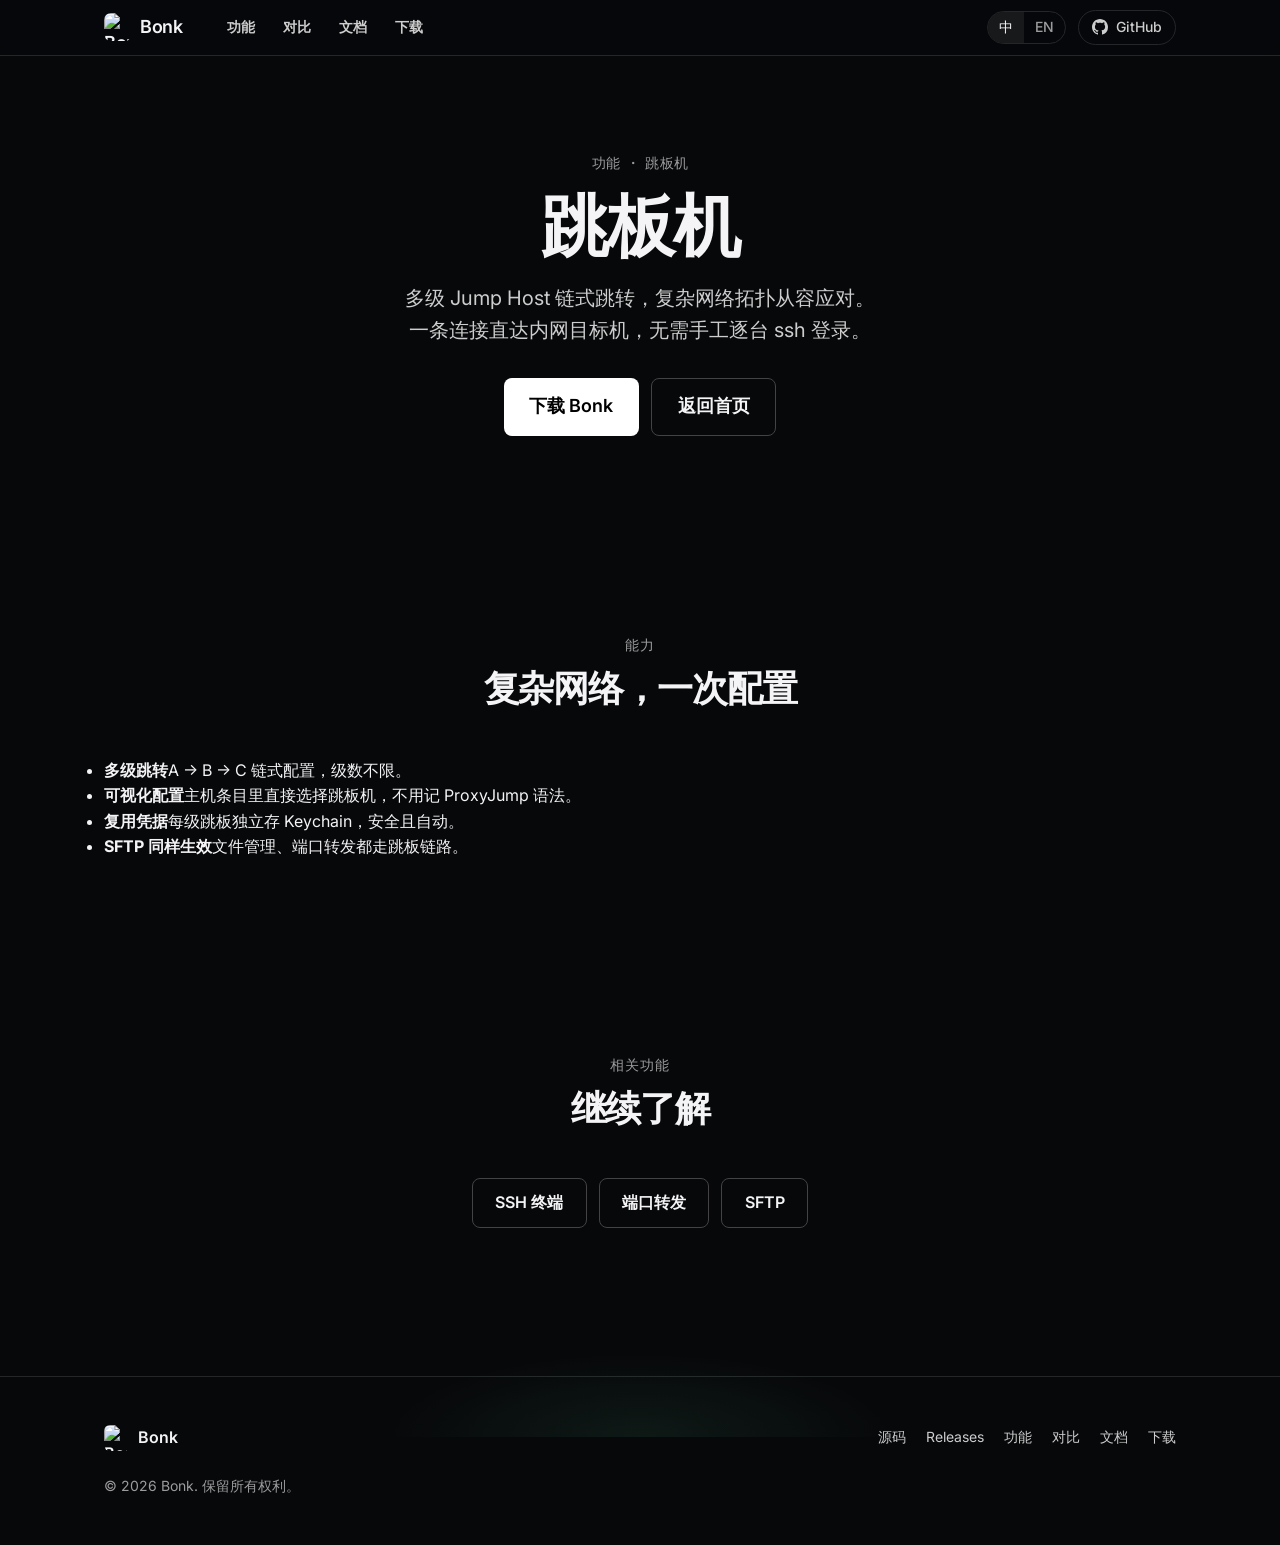
==== website/features/jump-host.html @ 19546681 "feat(website): redesign homepage + native app-window hero mock - Dark Raycast-style skin (tokens/bas" ====
<!DOCTYPE html>
<html lang="zh-CN">
<head>
  <meta charset="UTF-8" />
  <meta name="viewport" content="width=device-width, initial-scale=1, viewport-fit=cover" />
  <meta name="theme-color" content="#07080a" />
  <meta name="color-scheme" content="dark" />
  <title>跳板机 — Bonk，macOS 原生 SSH 终端多级 Jump Host 链式跳转</title>
  <meta name="description" content="Bonk 支持多级 Jump Host 链式跳转：一条连接直达内网目标机，无需手工逐台 ssh 登录。macOS 原生 SSH 客户端，免费开源。" />
  <link rel="canonical" href="https://bonk-terminal.pages.dev/features/jump-host.html" />
  <meta property="og:type" content="article" />
  <meta property="og:title" content="跳板机 — Bonk 多级 Jump Host" />
  <meta property="og:description" content="多级链式跳转，一条连接直达内网目标机。" />
  <meta property="og:image" content="../assets/img/icon-1024.png" />
  <link rel="icon" href="../assets/img/icon-64.png" type="image/png" />
  <link rel="stylesheet" href="../assets/css/tokens.css?v=2026.3.1" />
  <link rel="stylesheet" href="../assets/css/base.css?v=2026.3.1" />
  <link rel="stylesheet" href="../assets/css/components.css?v=2026.3.1" />
  <link rel="stylesheet" href="../assets/css/responsive.css?v=2026.3.1" />
  <script>
    window.BonkPageI18n = {
      zh: {
        "feat.jh.eyebrow": "功能 · 跳板机",
        "feat.jh.h1": "跳板机",
        "feat.jh.desc": "多级 Jump Host 链式跳转，复杂网络拓扑从容应对。一条连接直达内网目标机，无需手工逐台 ssh 登录。",
        "feat.jh.cta.dl": "下载 Bonk",
        "feat.jh.cta.home": "返回首页",
        "feat.jh.s1.eyebrow": "能力",
        "feat.jh.s1.title": "复杂网络，一次配置",
        "feat.jh.s1.l1s": "多级跳转",
        "feat.jh.s1.l1": "A → B → C 链式配置，级数不限。",
        "feat.jh.s1.l2s": "可视化配置",
        "feat.jh.s1.l2": "主机条目里直接选择跳板机，不用记 ProxyJump 语法。",
        "feat.jh.s1.l3s": "复用凭据",
        "feat.jh.s1.l3": "每级跳板独立存 Keychain，安全且自动。",
        "feat.jh.s1.l4s": "SFTP 同样生效",
        "feat.jh.s1.l4": "文件管理、端口转发都走跳板链路。",
        "feat.jh.s2.eyebrow": "相关功能",
        "feat.jh.s2.title": "继续了解",
        "feat.jh.s2.r1": "SSH 终端",
        "feat.jh.s2.r2": "端口转发",
        "feat.jh.s2.r3": "SFTP",
      },
      en: {
        "feat.jh.eyebrow": "Feature · Jump Hosts",
        "feat.jh.h1": "Jump Hosts",
        "feat.jh.desc": "Multi-hop Jump Host chains for complex network topologies. One connection straight to the target host — no manual hop-by-hop ssh.",
        "feat.jh.cta.dl": "Download Bonk",
        "feat.jh.cta.home": "Back to Home",
        "feat.jh.s1.eyebrow": "Capabilities",
        "feat.jh.s1.title": "Complex networks, configured once",
        "feat.jh.s1.l1s": "Multi-hop chains",
        "feat.jh.s1.l1": "A → B → C chains, any depth.",
        "feat.jh.s1.l2s": "Visual configuration",
        "feat.jh.s1.l2": "Pick a jump host on the host entry — no ProxyJump syntax to remember.",
        "feat.jh.s1.l3s": "Per-hop credentials",
        "feat.jh.s1.l3": "Each hop stores its own Keychain credential, securely and automatically.",
        "feat.jh.s1.l4s": "SFTP included",
        "feat.jh.s1.l4": "File browsing and port forwarding ride the same jump chain.",
        "feat.jh.s2.eyebrow": "Related",
        "feat.jh.s2.title": "Keep exploring",
        "feat.jh.s2.r1": "SSH Terminal",
        "feat.jh.s2.r2": "Port Forwarding",
        "feat.jh.s2.r3": "SFTP",
      },
    };
  </script>
</head>
<body>
  <header class="nav" id="nav">
    <div class="container nav__inner">
      <a href="../index.html" class="nav__brand" aria-label="Bonk">
        <img class="nav__logo" src="../assets/img/icon-256.png" alt="Bonk" width="28" height="28" />
        <span>Bonk</span>
      </a>
      <nav class="nav__links" aria-label="Primary">
        <a href="../index.html#features" class="nav__link" data-i18n="nav.features">功能</a>
        <a href="../compare/termius-alternative.html" class="nav__link" data-i18n="nav.compare">对比</a>
        <a href="../docs/getting-started.html" class="nav__link" data-i18n="nav.docs">文档</a>
        <a href="../index.html#download" class="nav__link" data-i18n="nav.download">下载</a>
      </nav>
      <div class="nav__actions">
        <div class="lang-switch" role="group" aria-label="Language">
          <button type="button" data-lang="zh" aria-pressed="true">中</button>
          <button type="button" data-lang="en" aria-pressed="false">EN</button>
        </div>
        <a href="https://github.com/iamJoyLiam/Bonk" class="gh-badge" target="_blank" rel="noopener" aria-label="GitHub">
          <svg width="16" height="16" viewBox="0 0 16 16" fill="currentColor" aria-hidden="true"><path d="M8 0C3.58 0 0 3.58 0 8c0 3.54 2.29 6.53 5.47 7.59.4.07.55-.17.55-.38 0-.19-.01-.82-.01-1.49-2.01.37-2.53-.49-2.69-.94-.09-.23-.48-.94-.82-1.13-.28-.15-.68-.52-.01-.53.63-.01 1.08.58 1.23.82.72 1.21 1.87.87 2.33.66.07-.52.28-.87.51-1.07-1.78-.2-3.64-.89-3.64-3.95 0-.87.31-1.59.82-2.15-.08-.2-.36-1.02.08-2.12 0 0 .67-.21 2.2.82.64-.18 1.32-.27 2-.27.68 0 1.36.09 2 .27 1.53-1.04 2.2-.82 2.2-.82.44 1.1.16 1.92.08 2.12.51.56.82 1.27.82 2.15 0 3.07-1.87 3.75-3.65 3.95.29.25.54.73.54 1.48 0 1.07-.01 1.93-.01 2.2 0 .21.15.46.55.38A8.01 8.01 0 0016 8c0-4.42-3.58-8-8-8z"/></svg>
          <span class="gh-badge__label" data-i18n="nav.github">GitHub</span>
        </a>
        <button class="nav__toggle" id="nav-toggle" aria-label="Menu" aria-expanded="false">
          <svg width="24" height="24" viewBox="0 0 24 24" fill="none" stroke="currentColor" stroke-width="2" stroke-linecap="round" aria-hidden="true"><path d="M4 6h16M4 12h16M4 18h16"/></svg>
        </button>
      </div>
    </div>
  </header>

  <main id="top">
    <section class="hero">
      <div class="container hero__inner">
        <p class="hero__mono" data-i18n="feat.jh.eyebrow">功能 · 跳板机</p>
        <h1 class="hero__title" data-i18n="feat.jh.h1">跳板机</h1>
        <p class="hero__desc" data-i18n="feat.jh.desc">多级 Jump Host 链式跳转，复杂网络拓扑从容应对。</p>
        <div class="hero__cta">
          <a href="../index.html#download" class="btn btn-primary btn-lg" data-i18n="feat.jh.cta.dl">下载 Bonk</a>
          <a href="../index.html" class="btn btn-ghost btn-lg" data-i18n="feat.jh.cta.home">返回首页</a>
        </div>
      </div>
    </section>

    <section class="section">
      <div class="container">
        <div class="section__head section__head--center">
          <span class="section__eyebrow" data-i18n="feat.jh.s1.eyebrow">能力</span>
          <h2 class="section__title" data-i18n="feat.jh.s1.title">复杂网络，一次配置</h2>
        </div>
        <ul>
          <li><strong data-i18n="feat.jh.s1.l1s">多级跳转</strong><span data-i18n="feat.jh.s1.l1">：A → B → C 链式配置，级数不限。</span></li>
          <li><strong data-i18n="feat.jh.s1.l2s">可视化配置</strong><span data-i18n="feat.jh.s1.l2">：主机条目里直接选择跳板机，不用记 ProxyJump 语法。</span></li>
          <li><strong data-i18n="feat.jh.s1.l3s">复用凭据</strong><span data-i18n="feat.jh.s1.l3">：每级跳板独立存 Keychain，安全且自动。</span></li>
          <li><strong data-i18n="feat.jh.s1.l4s">SFTP 同样生效</strong><span data-i18n="feat.jh.s1.l4">：文件管理、端口转发都走跳板链路。</span></li>
        </ul>
      </div>
    </section>

    <section class="section">
      <div class="container">
        <div class="section__head section__head--center">
          <span class="section__eyebrow" data-i18n="feat.jh.s2.eyebrow">相关功能</span>
          <h2 class="section__title" data-i18n="feat.jh.s2.title">继续了解</h2>
        </div>
        <div class="hero__cta">
          <a href="../features/ssh-terminal.html" class="btn btn-ghost" data-i18n="feat.jh.s2.r1">SSH 终端</a>
          <a href="../features/port-forwarding.html" class="btn btn-ghost" data-i18n="feat.jh.s2.r2">端口转发</a>
          <a href="../features/sftp.html" class="btn btn-ghost" data-i18n="feat.jh.s2.r3">SFTP</a>
        </div>
      </div>
    </section>
  </main>

  <footer class="footer">
    <div class="container footer__inner">
      <div class="footer__brand">
        <img class="footer__logo" src="../assets/img/icon-256.png" alt="Bonk" width="26" height="26" />
        <span>Bonk</span>
      </div>
      <nav class="footer__links" aria-label="Footer">
        <a href="https://github.com/iamJoyLiam/Bonk" target="_blank" rel="noopener" data-i18n="nav.source">源码</a>
        <a href="https://github.com/iamJoyLiam/Bonk/releases" target="_blank" rel="noopener">Releases</a>
        <a href="../index.html#features" data-i18n="nav.features">功能</a>
        <a href="../compare/termius-alternative.html" data-i18n="nav.compare">对比</a>
        <a href="../docs/getting-started.html" data-i18n="nav.docs">文档</a>
        <a href="../index.html#download" data-i18n="nav.download">下载</a>
      </nav>
      <div class="footer__copy"><span data-i18n="footer.copy">© 2026 Bonk. 保留所有权利。</span></div>
    </div>
  </footer>
  <script src="../assets/js/i18n.js?v=2026.3.1" defer></script>
  <script src="../assets/js/main.js?v=2026.3.1" defer></script>
</body>
</html>
---- website/assets/css/tokens.css ----
/* ============================================================
   Bonk — Design Tokens
   Raycast marketing-system language, Bonk terminal-green accent:
   continuous dark canvas + hairline borders + surface ladder +
   single white CTA pill. Saturated color lives only in
   illustrations (terminal ANSI, icon tiles, hero stripe).
   ============================================================ */

@import url("https://fonts.googleapis.com/css2?family=Inter:wght@400;500;600;700;800&family=JetBrains+Mono:wght@400;500;600&display=swap");

:root {
 /* ---- Canvas + surface ladder (dark only, no light variant) ---- */
 --bg-base: #07080a; /* canvas */
 --bg-elevated: #0d0d0d; /* surface */
 --bg-surface: #101111; /* surface-elevated */
 --bg-hover: #18191a; /* surface-card */
 --bg-inset: #0d0d0d;

 --surface-card: #18191a; /* one notch above surface: active rows, chips */

 --text-primary: #f4f4f6; /* on-dark */
 --text-secondary: #cdcdcd; /* body */
 --text-muted: #9c9c9d;
 --text-tertiary: #6a6b6c; /* faint utility */

 /* ---- Brand accent: terminal green (illustrations + stripe only) ---- */
 --accent-green: #59d499;
 --accent-green-deep: #1d7a52;
 --accent-amber: #ffc533;
 --accent-red: #ff6161;
 --accent-blue: #57c1ff;
 --accent-cyan: #5cc8e6;
 --accent-violet: #b98ae0;

 /* Compatibility aliases (compare pages, callouts) */
 --accent: var(--accent-green);
 --success: var(--accent-green);

 --border-subtle: #242728; /* hairline */
 --border-strong: #434345; /* hairline-strong */

 /* ---- Terminal mockup (1:1 Bonk DarkTheme: SF Mono 14, block cursor) ---- */
 --term-bg: #1e1e1e;
 --term-fg: #f0f0f0;
 --term-bar: #232323;
 --term-border: #242728;
 --term-green: #8bd187; /* ANSI green */
 --term-yellow: #e0be78; /* ANSI yellow */
 --term-red: #de7070; /* ANSI red */
 --term-blue: #7daeeb; /* ANSI blue */
 --term-cyan: #7dc8d7; /* ANSI cyan */
 --term-magenta: #bf91eb; /* ANSI magenta */
 --term-dim: #737373; /* bright black */
 --term-out: #f0f0f0;

 /* ---- Hero stripe motif (diagonal band, used once per page) ---- */
 --stripe-start: rgba(89, 212, 153, 0.55);
 --stripe-end: rgba(29, 122, 82, 0.05);

 /* ---- Keycap glyph depth (the system's only "depth" decoration) ---- */
 --key-bg-start: #232425;
 --key-bg-end: #141516;

 /* ---- Typography (Inter + ss03 signature, PingFang SC for CJK) ---- */
 --font-sans:
  "Inter", -apple-system, BlinkMacSystemFont, "SF Pro Text", "Helvetica Neue",
  "PingFang SC", "Hiragino Sans GB", "Microsoft YaHei", sans-serif;
 --font-mono: "SF Mono", "JetBrains Mono", ui-monospace, "Menlo", monospace;
 --font-feature: "calt", "kern", "liga", "ss03";

 --text-xs: 0.75rem;
 --text-sm: 0.875rem;
 --text-base: 1rem;
 --text-lg: 1.125rem;
 --text-xl: 1.25rem;
 --text-2xl: 1.5rem;
 --text-3xl: 1.875rem;
 --text-4xl: 2.25rem;
 --text-5xl: 3rem;
 --text-6xl: 3.75rem;

 --leading-tight: 1.15;
 --leading-snug: 1.4;
 --leading-normal: 1.6;

 --tracking-tight: -0.02em;
 --tracking-tighter: -0.035em;
 --tracking-normal: 0;

 /* ---- Spacing ---- */
 --space-1: 0.25rem;
 --space-2: 0.5rem;
 --space-3: 0.75rem;
 --space-4: 1rem;
 --space-5: 1.25rem;
 --space-6: 1.5rem;
 --space-8: 2rem;
 --space-10: 2.5rem;
 --space-12: 3rem;
 --space-16: 4rem;
 --space-20: 5rem;
 --space-24: 6rem;
 --space-32: 8rem;

 /* ---- Layout ---- */
 --container-max: 1120px;
 --container-narrow: 900px;
 --container-padding: var(--space-6);
 --nav-height: 56px;

 /* ---- Radius (6–16px system) ---- */
 --radius-sm: 6px;
 --radius-md: 8px;
 --radius-lg: 12px;
 --radius-xl: 16px;
 --radius-full: 9999px;

 /* ---- Elevation comes from the surface ladder, never shadows ---- */
 --shadow-card: none;
 --shadow-elevated: none;
 --shadow-btn: none;
 --shadow-btn-hover: none;

 /* ---- Motion ---- */
 --ease-out: cubic-bezier(0.25, 0.1, 0.25, 1);
 --duration-fast: 150ms;
 --duration-base: 250ms;
 --duration-slow: 450ms;

 /* ---- Gradient word + hero glow (scarce accents) ---- */
 --grad-start: #8ff0bd;
 --grad-end: #2fae72;
 --glow: rgba(89, 212, 153, 0.14);

 /* ---- Z-index ---- */
 --z-base: 0;
 --z-raised: 10;
 --z-nav: 40;
}

@media (prefers-reduced-motion: reduce) {
 :root {
  --duration-fast: 0ms;
  --duration-base: 0ms;
  --duration-slow: 0ms;
 }
}
---- website/assets/css/base.css ----
/* ============================================================
   Bonk — Base
   Reset / typography / layout. One continuous dark mode.
   ============================================================ */

*,
*::before,
*::after {
  box-sizing: border-box;
  margin: 0;
  padding: 0;
}

html {
  scroll-behavior: smooth;
  -webkit-text-size-adjust: 100%;
}

body {
  font-family: var(--font-sans);
  font-feature-settings: var(--font-feature);
  font-size: var(--text-base);
  line-height: var(--leading-normal);
  color: var(--text-primary);
  background: var(--bg-base);
  -webkit-font-smoothing: antialiased;
  text-rendering: optimizeLegibility;
}

img,
svg {
  display: block;
  max-width: 100%;
}

a {
  color: inherit;
  text-decoration: none;
}

button {
  font: inherit;
  color: inherit;
  background: none;
  border: none;
  cursor: pointer;
}

input {
  font: inherit;
  color: inherit;
}

h1,
h2,
h3 {
  line-height: var(--leading-tight);
  letter-spacing: var(--tracking-tight);
  font-weight: 700;
  color: var(--text-primary);
}

.container {
  max-width: var(--container-max);
  margin: 0 auto;
  padding-left: var(--container-padding);
  padding-right: var(--container-padding);
}

.container-narrow {
  max-width: var(--container-narrow);
}

.mono {
  font-family: var(--font-mono);
}

.section {
  padding: var(--space-24) 0;
}

.section__head {
  max-width: 680px;
  margin-bottom: var(--space-12);
}

.section__head--center {
  margin-left: auto;
  margin-right: auto;
  text-align: center;
}

.section__eyebrow {
  display: inline-block;
  font-family: var(--font-mono);
  font-size: var(--text-sm);
  color: var(--text-muted);
  letter-spacing: 0.08em;
  text-transform: uppercase;
  margin-bottom: var(--space-3);
}

.section__title {
  font-size: var(--text-4xl);
  letter-spacing: var(--tracking-tighter);
  margin-bottom: var(--space-4);
  text-wrap: balance;
}

.section__subtitle {
  font-size: var(--text-lg);
  color: var(--text-secondary);
  text-wrap: balance;
}

.divider {
  height: 1px;
  background: var(--border-subtle);
  max-width: var(--container-max);
  margin: 0 auto;
}

/* ---- Reveal on scroll ---- */
.reveal {
  opacity: 0;
  transform: translateY(16px);
  transition:
    opacity 0.6s var(--ease-out),
    transform 0.6s var(--ease-out);
}

.reveal.is-visible {
  opacity: 1;
  transform: translateY(0);
}

@media (prefers-reduced-motion: reduce) {
  .reveal {
    opacity: 1;
    transform: none;
    transition: none;
  }
  html {
    scroll-behavior: auto;
  }
}

/* ---- Buttons: white IS the brand action ---- */
.btn {
  display: inline-flex;
  align-items: center;
  justify-content: center;
  gap: var(--space-2);
  font-weight: 600;
  font-size: var(--text-base);
  padding: 0.7rem 1.4rem;
  border-radius: var(--radius-md);
  transition:
    background var(--duration-fast) var(--ease-out),
    color var(--duration-fast) var(--ease-out),
    border-color var(--duration-fast) var(--ease-out),
    transform var(--duration-fast) var(--ease-out);
}

.btn-lg {
  padding: 0.85rem 1.6rem;
  font-size: var(--text-lg);
}

.btn-sm {
  padding: 0.45rem 1rem;
  font-size: var(--text-sm);
}

.btn-primary {
  background: #ffffff;
  color: #000000;
}

.btn-primary:hover {
  background: #e8e8e8;
  transform: translateY(-1px);
}

.btn-primary:active {
  background: #d3d3d4;
  transform: translateY(0);
}

.btn-ghost {
  background: transparent;
  color: var(--text-primary);
  border: 1px solid var(--border-strong);
}

.btn-ghost:hover {
  background: var(--bg-hover);
  border-color: var(--text-tertiary);
}
---- website/assets/css/components.css ----
/* ============================================================
   Bonk — Components (Raycast marketing-system language)
   ============================================================ */

/* ==================== NAV (56px + hairline rule) ==================== */
.nav {
  position: sticky;
  top: 0;
  z-index: var(--z-nav);
  height: var(--nav-height);
  background: rgba(7, 8, 10, 0.8);
  backdrop-filter: blur(20px) saturate(180%);
  -webkit-backdrop-filter: blur(20px) saturate(180%);
  border-bottom: 1px solid var(--border-subtle);
}

.nav__inner {
  height: 100%;
  display: flex;
  align-items: center;
  gap: var(--space-6);
}

.nav__brand {
  display: flex;
  align-items: center;
  gap: var(--space-2);
  font-weight: 600;
  font-size: var(--text-lg);
  letter-spacing: var(--tracking-tight);
  color: var(--text-primary);
}

.nav__logo {
  border-radius: 7px;
}

.nav__links {
  display: flex;
  gap: var(--space-1);
  margin-left: var(--space-2);
}

.nav__link {
  padding: var(--space-2) var(--space-3);
  border-radius: var(--radius-sm);
  color: var(--text-secondary);
  font-size: var(--text-sm);
  font-weight: 600;
  transition:
    color var(--duration-fast),
    background var(--duration-fast);
}

.nav__link:hover {
  color: var(--text-primary);
  background: var(--bg-hover);
}

.nav__actions {
  margin-left: auto;
  display: flex;
  align-items: center;
  gap: var(--space-3);
}

.nav__cta {
  border-radius: var(--radius-full);
}

.lang-switch {
  display: flex;
  border: 1px solid var(--border-subtle);
  border-radius: var(--radius-full);
  overflow: hidden;
}

.lang-switch button {
  padding: 0.28rem 0.7rem;
  font-size: var(--text-sm);
  font-weight: 500;
  color: var(--text-muted);
  transition:
    color var(--duration-fast),
    background var(--duration-fast);
}

.lang-switch button.is-active {
  color: var(--text-primary);
  background: var(--bg-hover);
}

.gh-badge {
  display: inline-flex;
  align-items: center;
  gap: var(--space-2);
  padding: 0.32rem 0.8rem;
  border: 1px solid var(--border-subtle);
  border-radius: var(--radius-full);
  color: var(--text-secondary);
  font-size: var(--text-sm);
  font-weight: 500;
  transition:
    color var(--duration-fast),
    border-color var(--duration-fast),
    background var(--duration-fast);
}

.gh-badge:hover {
  color: var(--text-primary);
  border-color: var(--border-strong);
  background: var(--bg-hover);
}

.nav__toggle {
  display: none;
  color: var(--text-primary);
  padding: var(--space-2);
}

/* ==================== HERO ==================== */
.hero {
  position: relative;
  padding: var(--space-24) 0 var(--space-20);
  text-align: center;
  overflow: hidden;
}

/* Faint top glow — the single atmospheric moment, used once per page */
.hero__glow {
  position: absolute;
  top: -140px;
  left: 50%;
  transform: translateX(-50%);
  width: min(900px, 100%);
  height: 420px;
  background: radial-gradient(50% 50% at 50% 40%, var(--glow), transparent 70%);
  pointer-events: none;
}

/* Gradient keyword inside headlines (scarce accent) */
.grad {
  background: linear-gradient(180deg, var(--grad-start), var(--grad-end));
  -webkit-background-clip: text;
  background-clip: text;
  color: transparent;
}

.hero__inner {
  position: relative;
  max-width: var(--container-narrow);
}

.hero__mono {
  font-family: var(--font-mono);
  font-size: var(--text-sm);
  color: var(--text-muted);
  letter-spacing: 0.02em;
  margin-bottom: var(--space-4);
}

.hero__title {
  font-size: clamp(2.6rem, 6vw, 4.25rem);
  font-weight: 700;
  letter-spacing: -0.03em;
  line-height: 1.05;
  margin-bottom: var(--space-5);
  text-wrap: balance;
}

.hero__desc {
  font-size: var(--text-xl);
  color: var(--text-secondary);
  max-width: 42ch;
  margin: 0 auto var(--space-8);
  text-wrap: balance;
}

.hero__cta {
  display: flex;
  flex-wrap: wrap;
  justify-content: center;
  gap: var(--space-3);
  margin-bottom: var(--space-5);
}

.hero__meta {
  display: flex;
  flex-wrap: wrap;
  justify-content: center;
  gap: var(--space-3);
  align-items: center;
  font-size: var(--text-sm);
  color: var(--text-muted);
  margin-bottom: var(--space-16);
}

.hero__meta .mono {
  color: var(--text-secondary);
}

.hero__visual {
  position: relative;
  max-width: 960px;
  margin: 0 auto;
  text-align: left;
}

/* ==================== TERMINAL (hero load-bearing visual) ==================== */
.terminal {
  position: relative;
  background: var(--term-bg);
  border: 1px solid var(--term-border);
  border-radius: var(--radius-xl);
  overflow: hidden;
  font-family: var(--font-mono);
  font-size: var(--text-sm);
  line-height: 1.5;
  color: var(--term-fg);
}

.terminal__bar {
  display: flex;
  align-items: center;
  gap: var(--space-3);
  padding: 0.6rem 1rem;
  background: var(--term-bar);
  border-bottom: 1px solid var(--term-border);
}

.terminal__dots {
  display: flex;
  gap: 6px;
}

.terminal__dots span {
  width: 11px;
  height: 11px;
  border-radius: 50%;
}

.dot-red {
  background: #ff5f57;
}
.dot-yel {
  background: #febc2e;
}
.dot-grn {
  background: #28c840;
}

.terminal__title {
  color: var(--text-muted);
  font-size: var(--text-xs);
  letter-spacing: 0.02em;
}

.terminal__tabs {
  display: flex;
  align-items: center;
  gap: 6px;
  min-height: 44px;
  padding: 8px 12px;
  background: var(--term-bar);
  border-bottom: 1px solid var(--term-border);
  overflow-x: auto;
}

.terminal__tab {
  position: relative;
  display: flex;
  align-items: center;
  gap: 6px;
  min-width: 72px;
  max-width: 148px;
  padding: 4px 8px 5px;
  color: var(--text-muted);
  font-size: 11px;
  white-space: nowrap;
  border-radius: 16px;
}

.terminal__tab.is-active {
  color: var(--term-fg);
  background: rgba(240, 240, 240, 0.1);
  box-shadow: inset 0 0 0 1px rgba(240, 240, 240, 0.08);
}

.terminal__tab.is-active::after {
  content: "";
  position: absolute;
  left: 8px;
  right: 8px;
  bottom: 1px;
  height: 2px;
  border-radius: 2px;
  background: rgba(240, 240, 240, 0.5);
}

.terminal__tab-title {
  overflow: hidden;
  text-overflow: ellipsis;
}

.terminal__tab.is-active .terminal__tab-title {
  font-weight: 600;
}

.terminal__close {
  display: flex;
  align-items: center;
  justify-content: center;
  width: 16px;
  height: 16px;
  flex: none;
  font-size: 11px;
  line-height: 1;
  color: var(--text-muted);
  border-radius: 50%;
}

.terminal__tab.is-active .terminal__close {
  background: rgba(240, 240, 240, 0.06);
}

.terminal__plus {
  display: flex;
  align-items: center;
  justify-content: center;
  width: 28px;
  height: 28px;
  flex: none;
  font-size: 14px;
  color: var(--text-muted);
  background: rgba(240, 240, 240, 0.06);
  border-radius: 50%;
}

.conn {
  width: 6px;
  height: 6px;
  flex: none;
  border-radius: 50%;
  background: var(--term-green);
}

.conn-connecting {
  background: var(--term-yellow);
}

.terminal__body {
  padding: 12px var(--space-4);
  min-height: 248px;
  max-height: 420px;
  overflow-y: auto;
}

.term-line {
  white-space: normal;
  word-break: break-word;
}

.term-user {
  color: var(--term-green);
}
.term-path {
  color: var(--term-blue);
}
.term-prompt {
  color: var(--term-dim);
}
.term-cmd {
  color: var(--term-fg);
}
.term-out {
  color: var(--term-out);
}
.term-ok {
  color: var(--term-green);
}
.term-warn {
  color: var(--term-yellow);
}
.term-err {
  color: var(--term-red);
}
.term-dim {
  color: var(--term-dim);
}

.term-cursor {
  display: inline-block;
  width: 0.6em;
  height: 1.05em;
  vertical-align: text-bottom;
  background: var(--term-fg);
  animation: blink 1s steps(1) infinite;
}

@keyframes blink {
  50% {
    opacity: 0;
  }
}

/* Keycap hint cluster, bottom-right of the hero visual */
.terminal__hints {
  position: absolute;
  right: var(--space-4);
  bottom: var(--space-4);
  display: flex;
  gap: 4px;
}

.keycap {
  display: inline-flex;
  align-items: center;
  justify-content: center;
  min-width: 24px;
  height: 24px;
  padding: 0 6px;
  font-family: var(--font-mono);
  font-size: var(--text-xs);
  color: var(--text-secondary);
  background: linear-gradient(
    to bottom,
    var(--key-bg-start),
    var(--key-bg-end)
  );
  border: 1px solid var(--border-subtle);
  border-radius: var(--radius-sm);
}

/* ==================== FEATURES (3-up dark cards) ==================== */
.feature-grid {
  display: grid;
  grid-template-columns: repeat(3, 1fr);
  gap: var(--space-4);
}

.feature-card {
  background: var(--bg-elevated);
  border: 1px solid var(--border-subtle);
  border-radius: var(--radius-lg);
  padding: var(--space-6);
  transition:
    border-color var(--duration-fast),
    transform var(--duration-fast);
}

.feature-card:hover {
  border-color: var(--border-strong);
  transform: translateY(-1px);
}

.feature-card__icon {
  width: 34px;
  height: 34px;
  display: flex;
  align-items: center;
  justify-content: center;
  border-radius: var(--radius-sm);
  background: var(--surface-card);
  border: 1px solid var(--border-subtle);
  color: var(--accent-green);
  margin-bottom: var(--space-4);
}

.feature-card__icon svg {
  width: 18px;
  height: 18px;
}

.feature-card__title {
  font-size: var(--text-lg);
  margin-bottom: var(--space-2);
}

.feature-card__desc {
  font-size: var(--text-base);
  color: var(--text-secondary);
}

/* ==================== SPECS ==================== */
.spec-table {
  width: 100%;
  border-collapse: collapse;
  background: var(--bg-elevated);
  border: 1px solid var(--border-subtle);
  border-radius: var(--radius-lg);
  overflow: hidden;
}

.spec-table tr + tr {
  border-top: 1px solid var(--border-subtle);
}

.spec-table th,
.spec-table td {
  padding: var(--space-4) var(--space-6);
  text-align: left;
  vertical-align: top;
  font-size: var(--text-base);
}

.spec-table th {
  width: 110px;
  font-weight: 600;
  color: var(--text-muted);
  white-space: nowrap;
}

.spec-table td {
  color: var(--text-primary);
}

/* ==================== COMPARISON TABLE ==================== */
.cmp-table {
  width: 100%;
  border-collapse: collapse;
  background: var(--bg-elevated);
  border: 1px solid var(--border-subtle);
  border-radius: var(--radius-lg);
  overflow: hidden;
}

.cmp-table th,
.cmp-table td {
  padding: var(--space-4) var(--space-5);
  text-align: left;
  vertical-align: top;
  font-size: var(--text-base);
}

.cmp-table thead th {
  font-weight: 600;
  border-bottom: 1px solid var(--border-subtle);
}

.cmp-table thead th:first-child {
  color: var(--text-secondary);
  font-weight: 500;
}

.cmp-table tbody tr + tr {
  border-top: 1px solid var(--border-subtle);
}

.cmp-table td:first-child {
  color: var(--text-secondary);
  font-weight: 500;
}

.cmp-table .cmp-bonk {
  background: rgba(89, 212, 153, 0.07);
  font-weight: 600;
}

.cmp-yes {
  color: var(--success);
  font-weight: 600;
}

.cmp-no {
  color: var(--text-tertiary);
}

/* ==================== STEPS ==================== */
.steps {
  list-style: none;
  padding: 0;
  margin: 0 auto;
  max-width: 720px;
  display: grid;
  gap: var(--space-4);
}

.step {
  display: flex;
  gap: var(--space-4);
  align-items: flex-start;
  background: var(--bg-elevated);
  border: 1px solid var(--border-subtle);
  border-radius: var(--radius-lg);
  padding: var(--space-5) var(--space-6);
  transition: border-color var(--duration-fast) var(--ease-out);
}

.step:hover {
  border-color: var(--border-strong);
}

.step__num {
  flex: none;
  width: 30px;
  height: 30px;
  border-radius: 50%;
  display: grid;
  place-items: center;
  background: var(--surface-card);
  border: 1px solid var(--border-subtle);
  color: var(--accent-green);
  font-weight: 600;
  font-size: var(--text-sm);
  margin-top: 1px;
}

.step__body {
  display: flex;
  flex-direction: column;
  gap: var(--space-1);
}

.step__title {
  font-weight: 600;
  font-size: var(--text-base);
  color: var(--text-primary);
}

.step__desc {
  color: var(--text-secondary);
  font-size: var(--text-base);
}

/* ==================== TIPS ==================== */
.tips {
  list-style: none;
  padding: 0;
  margin: 0 auto;
  max-width: 720px;
  display: grid;
  grid-template-columns: 1fr 1fr;
  gap: var(--space-4);
}

.tip {
  display: flex;
  flex-direction: column;
  gap: var(--space-1);
  background: var(--bg-elevated);
  border: 1px solid var(--border-subtle);
  border-radius: var(--radius-lg);
  padding: var(--space-5) var(--space-6);
}

.tip strong {
  font-weight: 600;
  color: var(--text-primary);
}

.tip span {
  color: var(--text-secondary);
}

@media (max-width: 767px) {
  .tips {
    grid-template-columns: 1fr;
  }
}

/* ==================== CALLOUT ==================== */
.callout {
  max-width: 720px;
  margin: 0 auto;
  background: var(--bg-elevated);
  border: 1px solid var(--border-subtle);
  border-radius: var(--radius-lg);
  padding: var(--space-6);
  display: flex;
  flex-direction: column;
  align-items: flex-start;
  gap: var(--space-4);
}

.callout__text {
  color: var(--text-secondary);
  font-size: var(--text-base);
}

.callout .btn {
  align-self: center;
}

/* ==================== FAQ ==================== */
.faq {
  list-style: none;
  padding: 0;
  margin: 0 auto;
  max-width: 720px;
  display: grid;
  gap: var(--space-3);
}

.faq-item {
  display: flex;
  flex-direction: column;
  gap: var(--space-1);
  background: var(--bg-elevated);
  border: 1px solid var(--border-subtle);
  border-radius: var(--radius-lg);
  padding: var(--space-5) var(--space-6);
}

.faq-item strong {
  font-weight: 600;
  color: var(--text-primary);
}

.faq-item span {
  color: var(--text-secondary);
}

/* ==================== DOWNLOAD ==================== */
.download-grid {
  display: grid;
  grid-template-columns: 1fr 1fr;
  gap: var(--space-4);
  max-width: 760px;
  margin: 0 auto;
}

.dl-card {
  background: var(--bg-elevated);
  border: 1px solid var(--border-subtle);
  border-radius: var(--radius-lg);
  padding: var(--space-8);
  text-align: center;
  transition:
    border-color var(--duration-fast),
    transform var(--duration-fast);
}

.dl-card:hover {
  border-color: var(--border-strong);
  transform: translateY(-1px);
}

.dl-card__chip {
  width: 48px;
  height: 48px;
  margin: 0 auto var(--space-4);
  display: flex;
  align-items: center;
  justify-content: center;
  border-radius: var(--radius-sm);
  background: var(--surface-card);
  border: 1px solid var(--border-subtle);
  color: var(--accent-green);
  font-family: var(--font-mono);
  font-weight: 600;
  font-size: var(--text-sm);
}

.dl-card__arch {
  font-family: var(--font-mono);
  font-size: var(--text-xs);
  color: var(--text-muted);
  margin-bottom: var(--space-2);
}

.dl-card__title {
  font-size: var(--text-xl);
  margin-bottom: var(--space-2);
}

.dl-card__desc {
  color: var(--text-secondary);
  margin-bottom: var(--space-6);
}

.dl-meta {
  display: flex;
  flex-wrap: wrap;
  justify-content: center;
  gap: var(--space-4);
  margin-top: var(--space-8);
  font-size: var(--text-sm);
  color: var(--text-muted);
}

.dl-meta .mono {
  color: var(--text-secondary);
}

/* ==================== FOOTER ==================== */
.footer {
  position: relative;
  border-top: 1px solid var(--border-subtle);
  padding: var(--space-12) 0;
  margin-top: var(--space-8);
}

/* Faint echo of the hero glow */
.footer::before {
  content: "";
  position: absolute;
  top: -60px;
  left: 50%;
  transform: translateX(-50%);
  width: min(720px, 90%);
  height: 120px;
  background: radial-gradient(
    50% 100% at 50% 100%,
    var(--glow),
    transparent 70%
  );
  opacity: 0.6;
  pointer-events: none;
}

.footer__inner {
  display: flex;
  flex-wrap: wrap;
  align-items: center;
  gap: var(--space-6);
}

.footer__brand {
  display: flex;
  align-items: center;
  gap: var(--space-2);
  font-weight: 600;
  color: var(--text-primary);
}

.footer__logo {
  border-radius: 6px;
}

.footer__links {
  display: flex;
  gap: var(--space-5);
  margin-left: auto;
}

.footer__links a {
  color: var(--text-secondary);
  font-size: var(--text-sm);
  transition: color var(--duration-fast);
}

.footer__links a:hover {
  color: var(--text-primary);
}

.footer__copy {
  flex-basis: 100%;
  font-size: var(--text-sm);
  color: var(--text-muted);
}

.footer__built {
  font-family: var(--font-mono);
  font-size: var(--text-xs);
}

/* ==================== PROOF STRIP ==================== */
.proof {
  padding: var(--space-4) 0 0;
}

.proof__inner {
  display: flex;
  align-items: center;
  justify-content: center;
  gap: var(--space-3);
  font-size: var(--text-sm);
  color: var(--text-muted);
}

/* ==================== SIGNATURE FEATURES ==================== */
.sig-grid {
  display: grid;
  grid-template-columns: repeat(3, 1fr);
  gap: var(--space-4);
}

.sig-card {
  background: var(--bg-elevated);
  border: 1px solid var(--border-subtle);
  border-radius: var(--radius-lg);
  padding: var(--space-6);
  transition:
    border-color var(--duration-fast),
    transform var(--duration-fast);
}

.sig-card:hover {
  border-color: var(--border-strong);
  transform: translateY(-1px);
}

.sig-visual {
  background: var(--bg-inset);
  border: 1px solid var(--border-subtle);
  border-radius: var(--radius-md);
  padding: var(--space-4);
  margin-bottom: var(--space-5);
  font-family: var(--font-mono);
  font-size: var(--text-sm);
  line-height: 1.7;
  min-height: 118px;
  display: flex;
  flex-direction: column;
  justify-content: center;
  gap: var(--space-1);
}

.mock-line {
  display: flex;
  align-items: center;
  gap: var(--space-2);
  white-space: nowrap;
  overflow: hidden;
  color: var(--text-secondary);
}

.ghost {
  color: var(--text-tertiary);
}

.stat-num {
  font-size: var(--text-4xl);
  font-weight: 700;
  color: var(--text-primary);
  letter-spacing: var(--tracking-tighter);
  line-height: 1.1;
}

.stat-label {
  font-size: var(--text-xs);
  color: var(--text-muted);
}

.dot-you,
.dot-guest {
  width: 8px;
  height: 8px;
  border-radius: 50%;
  flex: none;
}

.dot-you {
  background: var(--accent-green);
}

.dot-guest {
  background: var(--text-tertiary);
}

.bars {
  display: flex;
  align-items: flex-end;
  gap: 5px;
  height: 56px;
  margin-bottom: var(--space-2);
}

.bars span {
  flex: 1;
  min-width: 8px;
  background: var(--accent-green);
  opacity: 0.75;
  border-radius: 2px;
}

.progress {
  height: 8px;
  background: var(--surface-card);
  border-radius: var(--radius-full);
  overflow: hidden;
  margin-bottom: var(--space-2);
}

.progress span {
  display: block;
  height: 100%;
  background: var(--accent-green);
  border-radius: inherit;
}

.sig-card__title {
  font-size: var(--text-lg);
  margin-bottom: var(--space-2);
}

.sig-card__desc {
  font-size: var(--text-base);
  color: var(--text-secondary);
}

/* ==================== FOOTER COLUMNS ==================== */
.footer__cols {
  display: grid;
  grid-template-columns: repeat(3, auto);
  gap: var(--space-12);
  margin-left: auto;
}

.footer__col {
  display: flex;
  flex-direction: column;
  gap: var(--space-2);
}

.footer__col h4 {
  font-size: var(--text-sm);
  font-weight: 600;
  color: var(--text-primary);
  margin-bottom: var(--space-1);
}

.footer__col a {
  color: var(--text-secondary);
  font-size: var(--text-sm);
  transition: color var(--duration-fast);
}

.footer__col a:hover {
  color: var(--text-primary);
}

/* ==================== APP WINDOW (native Bonk mock) ==================== */
.app-window {
  position: relative;
  background: var(--term-bg);
  border: 1px solid var(--term-border);
  border-radius: var(--radius-xl);
  overflow: hidden;
  font-family: var(--font-sans);
}

.app-titlebar {
  display: flex;
  align-items: center;
  gap: 10px;
  padding: 10px 14px;
  background: var(--term-bar);
  border-bottom: 1px solid var(--term-border);
}

.tb-icon {
  display: flex;
  color: var(--text-muted);
}

.tb-icon svg {
  width: 15px;
  height: 15px;
}

.app-title {
  font-size: 13px;
  font-weight: 600;
  color: var(--text-primary);
}

.app-tools {
  margin-left: auto;
  display: flex;
  align-items: center;
  gap: 12px;
  color: var(--text-muted);
}

.app-tools svg {
  width: 15px;
  height: 15px;
}

.app-body {
  display: flex;
  align-items: stretch;
  min-height: 348px;
  text-align: left;
}

.app-sidebar {
  width: 228px;
  flex: none;
  background: #1c1c1e;
  border-right: 1px solid var(--term-border);
  padding: 10px;
  display: flex;
  flex-direction: column;
  gap: 12px;
  font-size: 12px;
  overflow: hidden;
}

.side-group-h {
  display: flex;
  align-items: center;
  gap: 6px;
  margin: 0 4px 4px;
  font-size: 11px;
  color: var(--text-muted);
}

.side-gdot {
  width: 7px;
  height: 7px;
  border-radius: 50%;
}

.side-host {
  display: flex;
  align-items: center;
  gap: 7px;
  padding: 4px 6px 4px 0;
  font-family: var(--font-mono);
  font-size: 12px;
  color: var(--text-secondary);
  white-space: nowrap;
}

.side-bar {
  align-self: stretch;
  width: 3px;
  border-radius: 2px;
}

.side-dot {
  width: 6px;
  height: 6px;
  flex: none;
  border-radius: 50%;
  background: #6a6b6c;
}

.side-tag {
  margin-left: auto;
  font-family: var(--font-sans);
  font-size: 10px;
  padding: 1px 6px;
  border-radius: 999px;
}

.tag-blue {
  color: #57c1ff;
  background: rgba(87, 193, 255, 0.14);
}

.tag-pink {
  color: #ff7a93;
  background: rgba(255, 122, 147, 0.14);
}

.side-search {
  margin-top: auto;
  display: flex;
  align-items: center;
  gap: 7px;
  padding: 6px 9px;
  font-size: 12px;
  color: var(--text-muted);
  background: rgba(255, 255, 255, 0.02);
  border: 1px solid var(--term-border);
  border-radius: 8px;
}

.side-search svg {
  width: 13px;
  height: 13px;
}

.side-keys {
  margin-left: auto;
  font-family: var(--font-mono);
  font-size: 10px;
}

.app-main {
  position: relative;
  flex: 1;
  min-width: 0;
  display: flex;
  flex-direction: column;
  font-family: var(--font-mono);
}

.app-main .terminal__body {
  flex: 1;
}

@media (max-width: 768px) {
  .app-sidebar {
    display: none;
  }
  .app-tools .tb-hide-sm {
    display: none;
  }
}
---- website/assets/css/responsive.css ----
/* ============================================================
   Bonk — Responsive
   1024 / 768 / 375 断点
   ============================================================ */

@media (max-width: 1024px) {
  .hero__grid,
  .spotlight {
    grid-template-columns: 1fr;
    gap: var(--space-12);
  }

  .feature-grid {
    grid-template-columns: repeat(2, 1fr);
  }

  .cap-grid {
    grid-template-columns: repeat(2, 1fr);
  }

  .sig-grid {
    grid-template-columns: repeat(2, 1fr);
  }
}

@media (max-width: 768px) {
  .section {
    padding: var(--space-16) 0;
  }

  .hero {
    padding: var(--space-16) 0 var(--space-12);
  }

  .hero__title {
    font-size: clamp(2rem, 8vw, 2.8rem);
  }

  .nav__links {
    display: none;
    position: absolute;
    top: var(--nav-height);
    left: 0;
    right: 0;
    flex-direction: column;
    background: var(--bg-elevated);
    border-bottom: 1px solid var(--border-subtle);
    padding: var(--space-4);
    gap: var(--space-1);
    margin: 0;
  }

  .nav.is-open .nav__links {
    display: flex;
  }

  .nav__toggle {
    display: block;
  }

  .gh-badge__label {
    display: none;
  }

  .feature-grid {
    grid-template-columns: 1fr;
  }

  .cap-grid {
    grid-template-columns: 1fr;
  }

  .download-grid {
    grid-template-columns: 1fr;
  }

  .sig-grid {
    grid-template-columns: 1fr;
  }

  .footer__cols {
    grid-template-columns: 1fr;
    gap: var(--space-6);
    margin-left: 0;
    flex-basis: 100%;
  }

  .footer__links {
    margin-left: 0;
    flex-basis: 100%;
  }
}

@media (max-width: 480px) {
  .gh-badge {
    display: none;
  }

  .terminal__split {
    grid-template-columns: 1fr;
  }

  .terminal__split-pane + .terminal__split-pane {
    border-left: none;
    border-top: 1px solid var(--border-subtle);
  }

  .hero__cta .btn {
    width: 100%;
  }
}
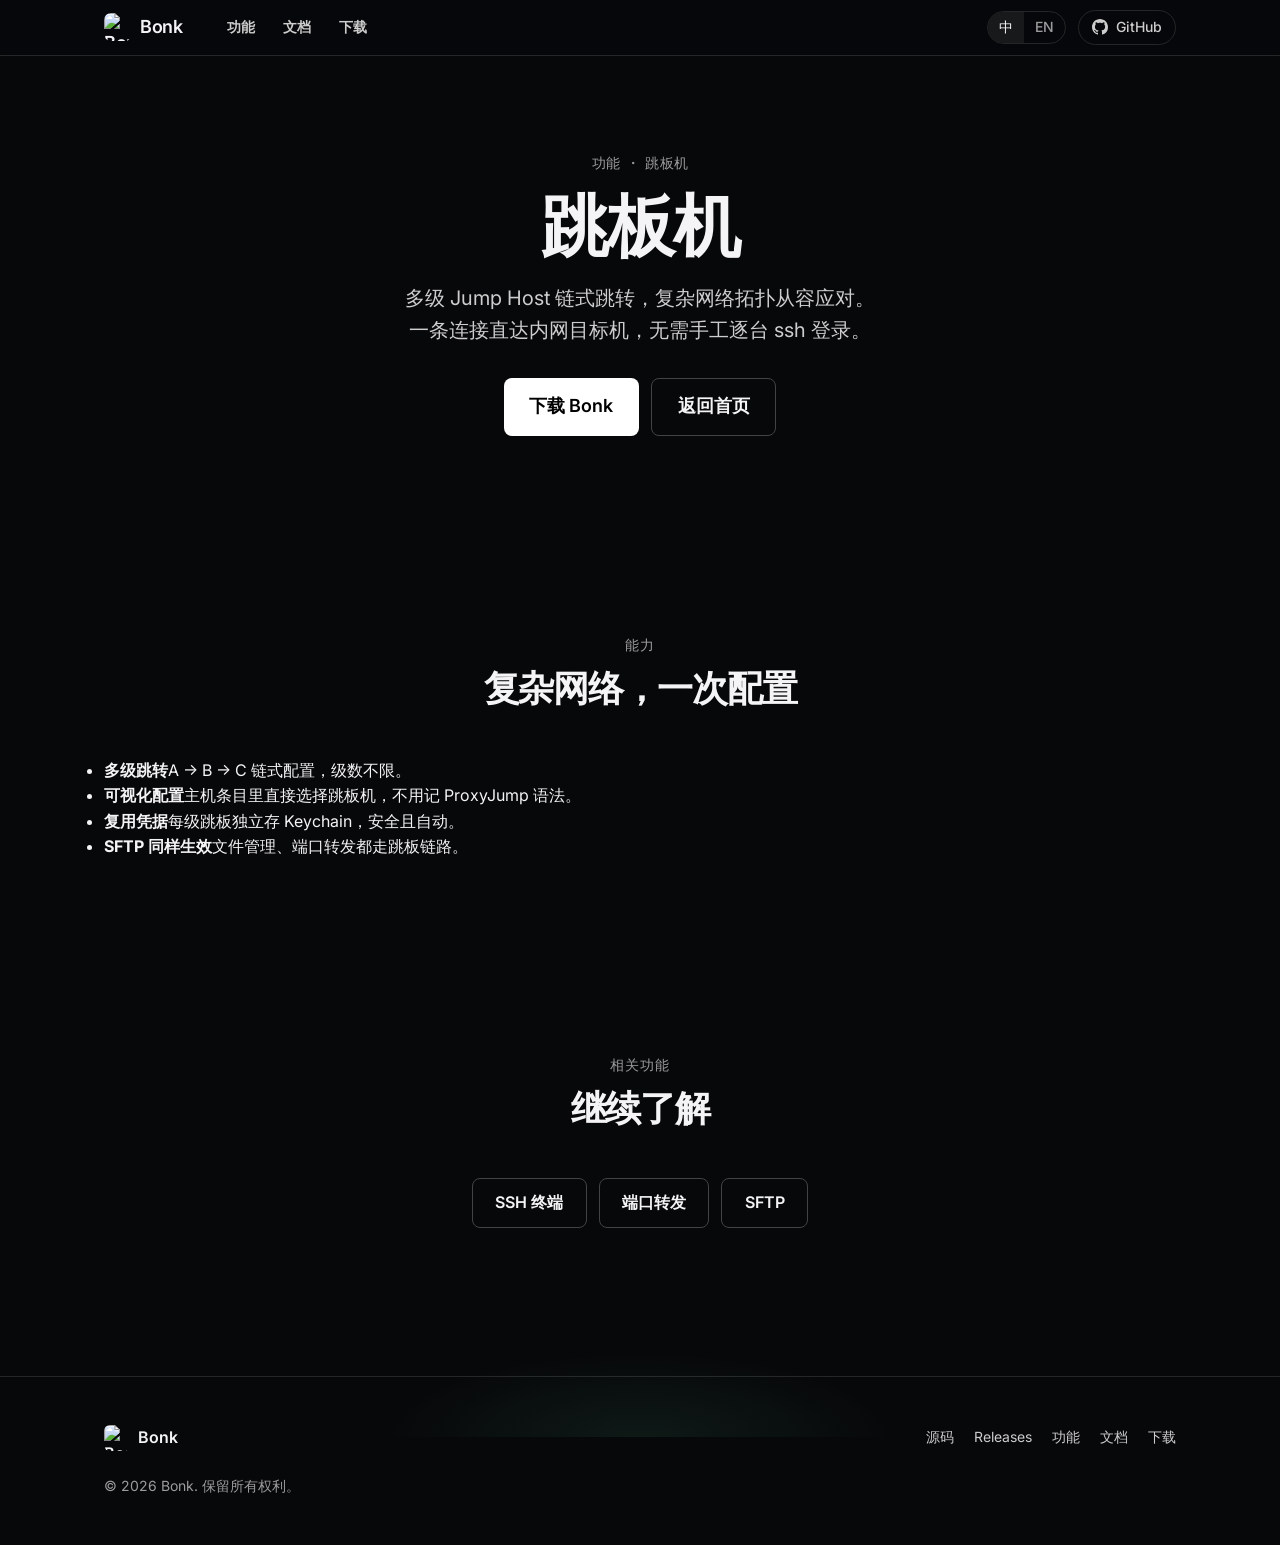
==== commit 04190c2f: "feat(website): homepage + docs redo, drop compare pages - Remove compare/ pages, nav/footer/sitemap/" ====
--- a/website/features/jump-host.html
+++ b/website/features/jump-host.html
@@ -75,7 +75,6 @@
       </a>
       <nav class="nav__links" aria-label="Primary">
         <a href="../index.html#features" class="nav__link" data-i18n="nav.features">功能</a>
-        <a href="../compare/termius-alternative.html" class="nav__link" data-i18n="nav.compare">对比</a>
         <a href="../docs/getting-started.html" class="nav__link" data-i18n="nav.docs">文档</a>
         <a href="../index.html#download" class="nav__link" data-i18n="nav.download">下载</a>
       </nav>
@@ -148,7 +147,6 @@
         <a href="https://github.com/iamJoyLiam/Bonk" target="_blank" rel="noopener" data-i18n="nav.source">源码</a>
         <a href="https://github.com/iamJoyLiam/Bonk/releases" target="_blank" rel="noopener">Releases</a>
         <a href="../index.html#features" data-i18n="nav.features">功能</a>
-        <a href="../compare/termius-alternative.html" data-i18n="nav.compare">对比</a>
         <a href="../docs/getting-started.html" data-i18n="nav.docs">文档</a>
         <a href="../index.html#download" data-i18n="nav.download">下载</a>
       </nav>
--- a/website/assets/css/components.css
+++ b/website/assets/css/components.css
@@ -859,13 +859,31 @@
   padding: var(--space-4) 0 0;
 }
 
-.proof__inner {
-  display: flex;
+.proof__stats {
+  display: flex;
+  flex-wrap: wrap;
   align-items: center;
   justify-content: center;
+  gap: var(--space-3) var(--space-5);
+  font-family: var(--font-mono);
+  font-size: var(--text-sm);
+  color: var(--text-muted);
+}
+
+.proof__stat {
+  display: flex;
+  align-items: center;
   gap: var(--space-3);
-  font-size: var(--text-sm);
-  color: var(--text-muted);
+  white-space: nowrap;
+}
+
+.proof__stat::before {
+  content: "";
+  width: 6px;
+  height: 6px;
+  border-radius: 50%;
+  background: var(--term-green);
+  flex: none;
 }
 
 /* ==================== SIGNATURE FEATURES ==================== */
@@ -1191,3 +1209,55 @@
     display: none;
   }
 }
+
+/* ==================== DOCS: TOC + transcript ==================== */
+.toc-section {
+  padding-bottom: 0;
+}
+
+.toc-title {
+  font-family: var(--font-mono);
+  font-size: var(--text-sm);
+  color: var(--text-muted);
+  text-align: center;
+  margin: 0 0 var(--space-4);
+}
+
+.toc {
+  display: flex;
+  flex-wrap: wrap;
+  justify-content: center;
+  gap: var(--space-3);
+}
+
+.toc a {
+  font-size: var(--text-sm);
+  color: var(--text-secondary);
+  border: 1px solid var(--border-subtle);
+  border-radius: 999px;
+  padding: 6px 14px;
+  background: var(--bg-elevated);
+  transition:
+    border-color var(--duration-fast),
+    color var(--duration-fast);
+}
+
+.toc a:hover {
+  border-color: var(--border-strong);
+  color: var(--term-fg);
+}
+
+.doc-term {
+  max-width: 640px;
+  margin: 0 auto var(--space-5);
+  background: var(--bg-inset);
+  border: 1px solid var(--border-subtle);
+  border-radius: var(--radius-md);
+  padding: var(--space-4);
+  font-family: var(--font-mono);
+  font-size: var(--text-sm);
+  line-height: 1.65;
+  color: var(--term-fg);
+  white-space: pre-wrap;
+  word-break: break-word;
+}
